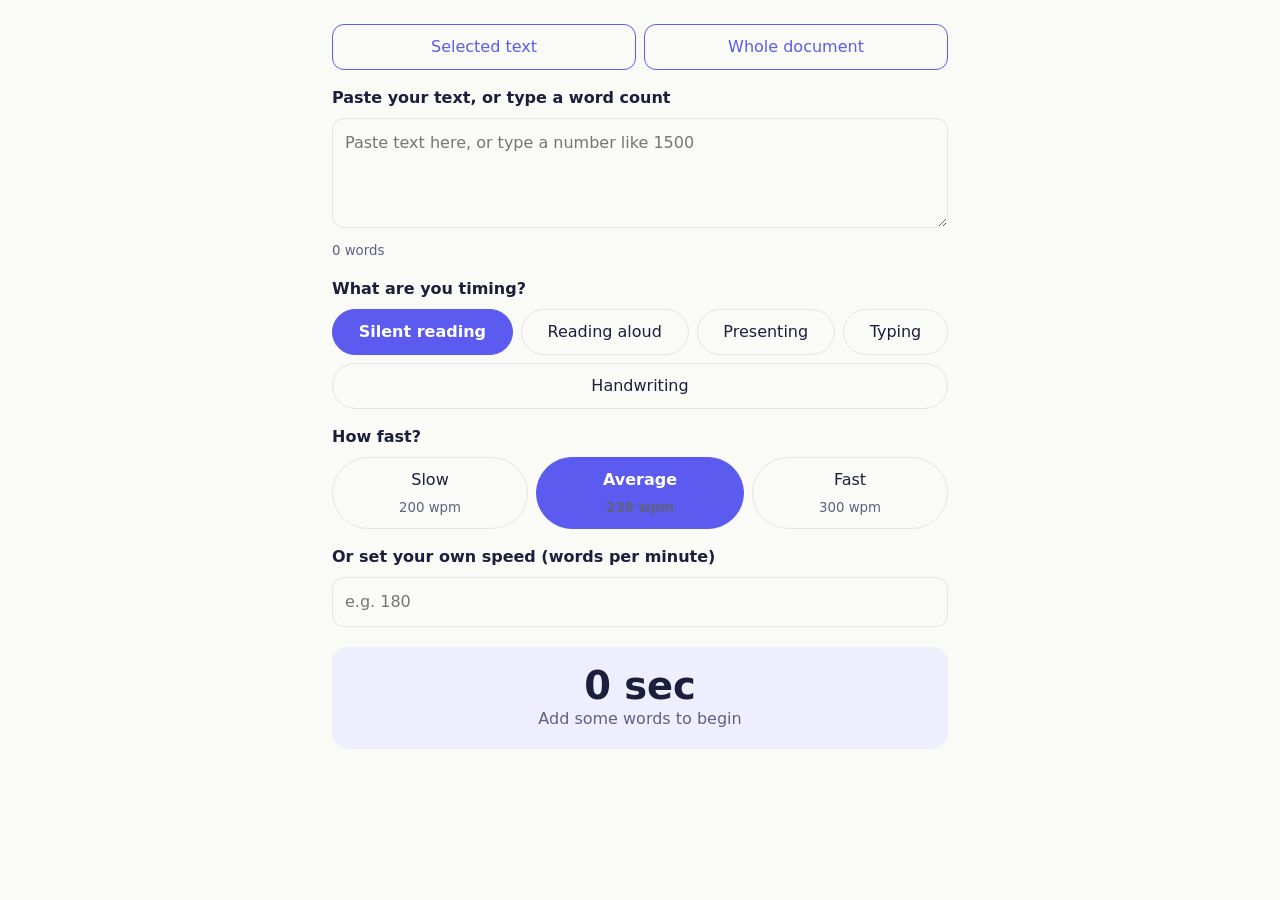
==== gdocs/Sidebar.html @ f6604d22 "WordPace: web calculator, Google Docs add-on, Word add-in" ====
<!doctype html><html><head><base target="_top"><meta name="viewport" content="width=device-width,initial-scale=1"><style>:root{--bg:#fafaf7;--card:#fff;--ink:#1b1f3b;--mute:#5d6280;--line:#e4e4ee;--accent:#5b5bf0;--accent-ink:#fff;--soft:#eeeefe;--ease:cubic-bezier(.23,1,.32,1)}
@media (prefers-color-scheme:dark){:root{--bg:#12142a;--card:#1b1e3a;--ink:#f1f1fa;--mute:#a4a8c8;--line:#2e3256;--accent:#8383ff;--accent-ink:#12142a;--soft:#262a52}}
*{box-sizing:border-box}
body{margin:0;background:var(--bg);color:var(--ink);font:16px/1.5 system-ui,-apple-system,"Segoe UI",Roboto,sans-serif}
a{color:var(--accent)}
.wp{background:var(--card);border:1px solid var(--line);border-radius:20px;padding:20px;max-width:640px;margin:0 auto}
.wp label{display:block;font-weight:600;margin:16px 0 8px}
.wp textarea,.wp input{width:100%;font:inherit;color:inherit;background:var(--bg);border:1px solid var(--line);border-radius:12px;padding:12px}
.wp textarea{min-height:110px;resize:vertical}
.wp textarea:focus,.wp input:focus,.seg button:focus-visible{outline:3px solid var(--accent);outline-offset:1px}
.seg{display:flex;flex-wrap:wrap;gap:8px}
.seg button{flex:1 1 auto;font:inherit;color:inherit;background:var(--bg);border:1px solid var(--line);border-radius:999px;padding:10px 14px;cursor:pointer;transition:background .12s var(--ease),transform .1s var(--ease)}
.seg button:active{transform:scale(.97)}
.seg button[aria-pressed=true]{background:var(--accent);color:var(--accent-ink);border-color:var(--accent);font-weight:600}
.wp small{display:block;color:var(--mute);margin-top:6px}
.res{margin-top:20px;text-align:center;background:var(--soft);border-radius:16px;padding:18px 10px}
.res b{display:block;font-size:2.4rem;line-height:1.1}
.res span{color:var(--mute)}
.src{display:flex;gap:8px;margin-top:12px}
.src button{flex:1;font:inherit;color:var(--accent);background:none;border:1px solid var(--accent);border-radius:12px;padding:10px;cursor:pointer}
.wp.mini{border:0;border-radius:0;padding:12px;background:var(--bg)}
@media (prefers-reduced-motion:reduce){*{transition-duration:.01ms!important}}
</style></head><body><div id="app"></div>
<script>// WordPace core: shared by website, Word add-in, and (inlined by build.mjs) the Docs sidebar.
var WP=(function(){
var MODES=[
 {id:'read',name:'Silent reading',s:[200,238,300]},
 {id:'aloud',name:'Reading aloud',s:[100,130,160]},
 {id:'talk',name:'Presenting',s:[90,120,150]},
 {id:'type',name:'Typing',s:[25,40,65]},
 {id:'write',name:'Handwriting',s:[13,20,30]}];
var LEVELS=['Slow','Average','Fast'];
function count(t){t=String(t||'').trim();if(/^[\d,.\s]+$/.test(t)&&/\d/.test(t))return Math.round(parseFloat(t.replace(/[,\s]/g,''))||0);return(t.match(/\S+/g)||[]).length}
function fmt(words,wpm){var s=Math.round(words/wpm*60);if(s<1)return words?'under 1 sec':'0 sec';
 var h=Math.floor(s/3600),m=Math.floor(s%3600/60),r=s%60,o=[];
 if(h)o.push(h+' hr');if(m)o.push(m+' min');if(r&&!h)o.push(r+' sec');return o.join(' ')}
function mount(el,opt){opt=opt||{};var st={mode:'read',lvl:1,words:0,custom:0};
 el.classList.add('wp');if(opt.mini)el.classList.add('mini');
 el.innerHTML=(opt.source?'<div class="src"><button data-s="sel">Selected text</button><button data-s="all">Whole document</button></div>':'')+
 '<label for="wp-t">Paste your text, or type a word count</label><textarea id="wp-t" placeholder="Paste text here, or type a number like 1500"></textarea><small id="wp-n"></small>'+
 '<label>What are you timing?</label><div class="seg" id="wp-m"></div>'+
 '<label>How fast?</label><div class="seg" id="wp-l"></div>'+
 '<label for="wp-c">Or set your own speed (words per minute)</label><input id="wp-c" type="number" min="1" inputmode="numeric" placeholder="e.g. 180">'+
 '<div class="res" aria-live="polite"><b id="wp-r">0 sec</b><span id="wp-d"></span></div>';
 var $=function(i){return el.querySelector('#'+i)},t=$('wp-t');
 function wpm(){return st.custom>0?st.custom:MODES.find(function(m){return m.id===st.mode}).s[st.lvl]}
 function draw(){
  $('wp-m').innerHTML=MODES.map(function(m){return'<button data-m="'+m.id+'" aria-pressed="'+(m.id===st.mode)+'">'+m.name+'</button>'}).join('');
  var m=MODES.find(function(x){return x.id===st.mode});
  $('wp-l').innerHTML=LEVELS.map(function(l,i){return'<button data-l="'+i+'" aria-pressed="'+(st.custom<=0&&i===st.lvl)+'">'+l+'<br><small>'+m.s[i]+' wpm</small></button>'}).join('');
  $('wp-n').textContent=st.words.toLocaleString()+(st.words===1?' word':' words');
  $('wp-r').textContent=fmt(st.words,wpm());$('wp-d').textContent=st.words?'at '+wpm()+' words per minute':'Add some words to begin'}
 function set(txt){t.value=txt;st.words=count(txt);draw()}
 t.oninput=function(){st.words=count(t.value);draw()};
 $('wp-c').oninput=function(e){st.custom=+e.target.value||0;draw()};
 el.onclick=function(e){var b=e.target.closest('button');if(!b)return;
  if(b.dataset.m)st.mode=b.dataset.m,st.custom=0,$('wp-c').value='';
  if(b.dataset.l)st.lvl=+b.dataset.l,st.custom=0,$('wp-c').value='';
  if(b.dataset.s)return opt.source(b.dataset.s,set);
  draw()};
 draw();return{set:set,wpm:function(){return wpm()}}}
return{MODES:MODES,count:count,fmt:fmt,mount:mount}})();


WP.mount(document.getElementById('app'),{mini:true,source:function(w,set){google.script.run.withSuccessHandler(set).getText(w)}});</script></body></html>
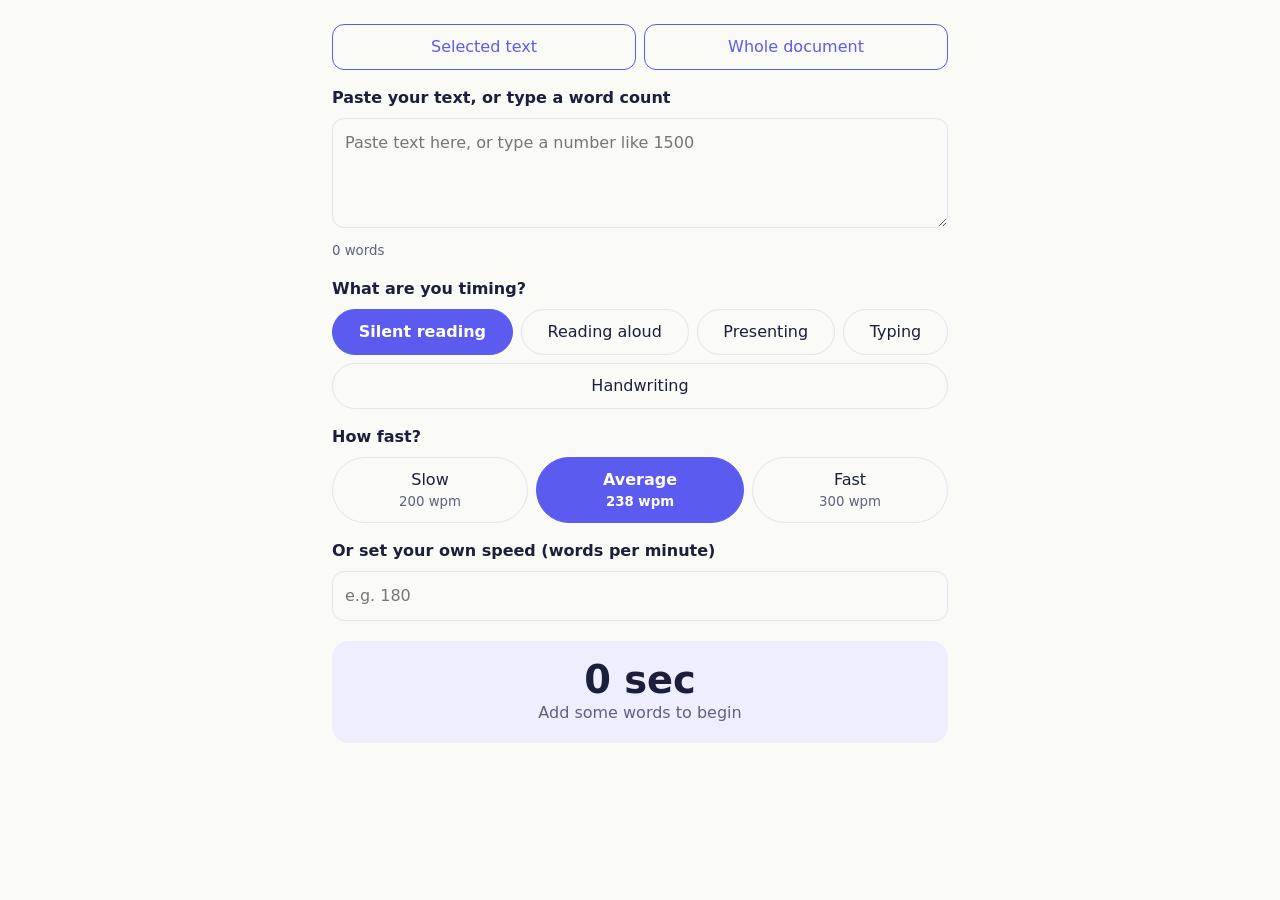
==== commit 74c9e321: "Fix pressed-button subtext contrast" ====
--- a/gdocs/Sidebar.html
+++ b/gdocs/Sidebar.html
@@ -20,6 +20,7 @@
 .src button{flex:1;font:inherit;color:var(--accent);background:none;border:1px solid var(--accent);border-radius:12px;padding:10px;cursor:pointer}
 .wp.mini{border:0;border-radius:0;padding:12px;background:var(--bg)}
 @media (prefers-reduced-motion:reduce){*{transition-duration:.01ms!important}}
+.seg button small{margin:0}.seg button[aria-pressed=true] small{color:inherit}
 </style></head><body><div id="app"></div>
 <script>// WordPace core: shared by website, Word add-in, and (inlined by build.mjs) the Docs sidebar.
 var WP=(function(){
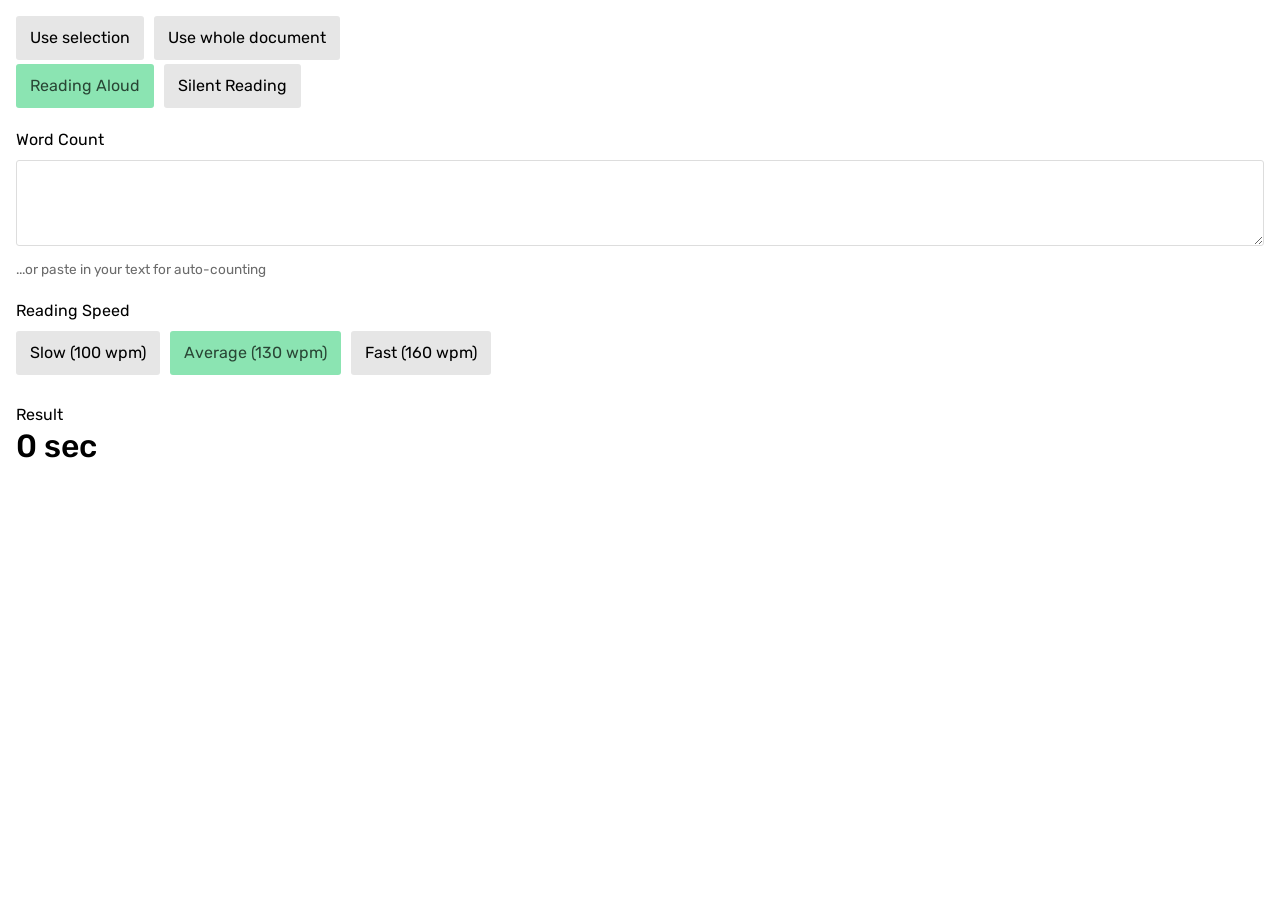
==== commit 7bcd476f: "Restyle to match wordstotime look, rename to Wordtick, two modes" ====
--- a/gdocs/Sidebar.html
+++ b/gdocs/Sidebar.html
@@ -1,65 +1,59 @@
-<!doctype html><html><head><base target="_top"><meta name="viewport" content="width=device-width,initial-scale=1"><style>:root{--bg:#fafaf7;--card:#fff;--ink:#1b1f3b;--mute:#5d6280;--line:#e4e4ee;--accent:#5b5bf0;--accent-ink:#fff;--soft:#eeeefe;--ease:cubic-bezier(.23,1,.32,1)}
-@media (prefers-color-scheme:dark){:root{--bg:#12142a;--card:#1b1e3a;--ink:#f1f1fa;--mute:#a4a8c8;--line:#2e3256;--accent:#8383ff;--accent-ink:#12142a;--soft:#262a52}}
+<!doctype html><html><head><base target="_top"><meta name="viewport" content="width=device-width,initial-scale=1"><style>@import url('https://fonts.googleapis.com/css2?family=Rubik:wght@400;500;600;700&display=swap');
+:root{--bg:#fff;--card:#f4f4f4;--ink:#000;--mute:#6b6b6b;--line:#ddd;--chip:#e6e6e6;--mint:#8be4b2;--mint-ink:#294635;--cyan:#07c1ff;--cyan-ink:#000;--field:#fff;--ease:cubic-bezier(.23,1,.32,1)}
+@media (prefers-color-scheme:dark){:root{--bg:#111;--card:#1c1c1c;--ink:#f2f2f2;--mute:#9a9a9a;--line:#333;--chip:#2a2a2a;--field:#111}}
 *{box-sizing:border-box}
-body{margin:0;background:var(--bg);color:var(--ink);font:16px/1.5 system-ui,-apple-system,"Segoe UI",Roboto,sans-serif}
-a{color:var(--accent)}
-.wp{background:var(--card);border:1px solid var(--line);border-radius:20px;padding:20px;max-width:640px;margin:0 auto}
-.wp label{display:block;font-weight:600;margin:16px 0 8px}
-.wp textarea,.wp input{width:100%;font:inherit;color:inherit;background:var(--bg);border:1px solid var(--line);border-radius:12px;padding:12px}
-.wp textarea{min-height:110px;resize:vertical}
-.wp textarea:focus,.wp input:focus,.seg button:focus-visible{outline:3px solid var(--accent);outline-offset:1px}
-.seg{display:flex;flex-wrap:wrap;gap:8px}
-.seg button{flex:1 1 auto;font:inherit;color:inherit;background:var(--bg);border:1px solid var(--line);border-radius:999px;padding:10px 14px;cursor:pointer;transition:background .12s var(--ease),transform .1s var(--ease)}
+body{margin:0;background:var(--bg);color:var(--ink);font:16px/1.5 Rubik,system-ui,-apple-system,"Segoe UI",sans-serif}
+.m{background:var(--mint);color:#000;padding:0 .2em;border-radius:3px}
+.c{background:var(--cyan);color:#000;padding:0 .2em;border-radius:3px}
+.wp{background:var(--card);border:1px solid var(--line);border-radius:3px;padding:24px;max-width:650px;margin:0 auto}
+.wp label{display:block;margin:20px 0 8px}.wp>label:first-child,.wp>.seg:first-child+label{margin-top:20px}
+.wp textarea{width:100%;min-height:72px;font:inherit;font-size:1.25rem;color:var(--ink);background:var(--field);border:1px solid var(--line);border-radius:3px;padding:12px;resize:vertical}
+.wp textarea:focus{outline:2px solid var(--mint);outline-offset:0;border-color:var(--mint)}
+.wp small{display:block;color:var(--mute);margin-top:6px;font-size:.85rem}
+.seg{display:flex;flex-wrap:wrap;gap:10px}
+.seg button{font:inherit;color:var(--ink);background:var(--chip);border:0;border-radius:3px;padding:10px 14px;cursor:pointer;transition:background .12s var(--ease),transform .1s var(--ease)}
+@media (hover:hover){.seg button:hover{filter:brightness(.96)}}
 .seg button:active{transform:scale(.97)}
-.seg button[aria-pressed=true]{background:var(--accent);color:var(--accent-ink);border-color:var(--accent);font-weight:600}
-.wp small{display:block;color:var(--mute);margin-top:6px}
-.res{margin-top:20px;text-align:center;background:var(--soft);border-radius:16px;padding:18px 10px}
-.res b{display:block;font-size:2.4rem;line-height:1.1}
-.res span{color:var(--mute)}
-.src{display:flex;gap:8px;margin-top:12px}
-.src button{flex:1;font:inherit;color:var(--accent);background:none;border:1px solid var(--accent);border-radius:12px;padding:10px;cursor:pointer}
-.wp.mini{border:0;border-radius:0;padding:12px;background:var(--bg)}
+.seg button:focus-visible{outline:2px solid var(--ink);outline-offset:2px}
+.seg button[aria-pressed=true]{background:var(--mint);color:var(--mint-ink)}
+.wp .seg button small{display:inline;margin:0;color:inherit;font-size:inherit;opacity:.8}
+.res{margin-top:28px}.res span{display:block}.res b{display:block;font-size:2rem;font-weight:500;line-height:1.2}
+.res .d{color:var(--mute);font-size:.85rem}
+.src{margin-bottom:4px}.src button[aria-pressed]{}
+.wp.mini{border:0;padding:16px;max-width:none;background:var(--bg)}
 @media (prefers-reduced-motion:reduce){*{transition-duration:.01ms!important}}
-.seg button small{margin:0}.seg button[aria-pressed=true] small{color:inherit}
 </style></head><body><div id="app"></div>
-<script>// WordPace core: shared by website, Word add-in, and (inlined by build.mjs) the Docs sidebar.
+<script>// Wordtick core: shared by website, Word add-in, and (inlined by build.mjs) the Docs sidebar.
 var WP=(function(){
 var MODES=[
- {id:'read',name:'Silent reading',s:[200,238,300]},
- {id:'aloud',name:'Reading aloud',s:[100,130,160]},
- {id:'talk',name:'Presenting',s:[90,120,150]},
- {id:'type',name:'Typing',s:[25,40,65]},
- {id:'write',name:'Handwriting',s:[13,20,30]}];
+ {id:'aloud',name:'Reading Aloud',s:[100,130,160]},
+ {id:'read',name:'Silent Reading',s:[150,250,400]}];
 var LEVELS=['Slow','Average','Fast'];
 function count(t){t=String(t||'').trim();if(/^[\d,.\s]+$/.test(t)&&/\d/.test(t))return Math.round(parseFloat(t.replace(/[,\s]/g,''))||0);return(t.match(/\S+/g)||[]).length}
-function fmt(words,wpm){var s=Math.round(words/wpm*60);if(s<1)return words?'under 1 sec':'0 sec';
+function fmt(words,wpm){var s=Math.ceil(words/wpm*60-1e-9);if(s<1)return words?'under 1 sec':'0 sec';
  var h=Math.floor(s/3600),m=Math.floor(s%3600/60),r=s%60,o=[];
  if(h)o.push(h+' hr');if(m)o.push(m+' min');if(r&&!h)o.push(r+' sec');return o.join(' ')}
-function mount(el,opt){opt=opt||{};var st={mode:'read',lvl:1,words:0,custom:0};
+function mount(el,opt){opt=opt||{};var st={mode:'aloud',lvl:1,words:0};
  el.classList.add('wp');if(opt.mini)el.classList.add('mini');
- el.innerHTML=(opt.source?'<div class="src"><button data-s="sel">Selected text</button><button data-s="all">Whole document</button></div>':'')+
- '<label for="wp-t">Paste your text, or type a word count</label><textarea id="wp-t" placeholder="Paste text here, or type a number like 1500"></textarea><small id="wp-n"></small>'+
- '<label>What are you timing?</label><div class="seg" id="wp-m"></div>'+
- '<label>How fast?</label><div class="seg" id="wp-l"></div>'+
- '<label for="wp-c">Or set your own speed (words per minute)</label><input id="wp-c" type="number" min="1" inputmode="numeric" placeholder="e.g. 180">'+
- '<div class="res" aria-live="polite"><b id="wp-r">0 sec</b><span id="wp-d"></span></div>';
+ el.innerHTML=(opt.source?'<div class="seg src"><button data-s="sel">Use selection</button><button data-s="all">Use whole document</button></div>':'')+
+ '<div class="seg" id="wp-m"></div>'+
+ '<label for="wp-t">Word Count</label><textarea id="wp-t" rows="2"></textarea><small>...or paste in your text for auto-counting</small>'+
+ '<label>Reading Speed</label><div class="seg" id="wp-l"></div>'+
+ '<div class="res" aria-live="polite"><span>Result</span><b id="wp-r">0 sec</b><span class="d" id="wp-n"></span></div>';
  var $=function(i){return el.querySelector('#'+i)},t=$('wp-t');
- function wpm(){return st.custom>0?st.custom:MODES.find(function(m){return m.id===st.mode}).s[st.lvl]}
+ function wpm(){return MODES.find(function(m){return m.id===st.mode}).s[st.lvl]}
  function draw(){
   $('wp-m').innerHTML=MODES.map(function(m){return'<button data-m="'+m.id+'" aria-pressed="'+(m.id===st.mode)+'">'+m.name+'</button>'}).join('');
   var m=MODES.find(function(x){return x.id===st.mode});
-  $('wp-l').innerHTML=LEVELS.map(function(l,i){return'<button data-l="'+i+'" aria-pressed="'+(st.custom<=0&&i===st.lvl)+'">'+l+'<br><small>'+m.s[i]+' wpm</small></button>'}).join('');
-  $('wp-n').textContent=st.words.toLocaleString()+(st.words===1?' word':' words');
-  $('wp-r').textContent=fmt(st.words,wpm());$('wp-d').textContent=st.words?'at '+wpm()+' words per minute':'Add some words to begin'}
+  $('wp-l').innerHTML=LEVELS.map(function(l,i){return'<button data-l="'+i+'" aria-pressed="'+(i===st.lvl)+'">'+l+' ('+m.s[i]+' wpm)</button>'}).join('');
+  $('wp-r').textContent=fmt(st.words,wpm());$('wp-n').textContent=st.words?st.words.toLocaleString()+(st.words===1?' word':' words'):''}
  function set(txt){t.value=txt;st.words=count(txt);draw()}
  t.oninput=function(){st.words=count(t.value);draw()};
- $('wp-c').oninput=function(e){st.custom=+e.target.value||0;draw()};
  el.onclick=function(e){var b=e.target.closest('button');if(!b)return;
-  if(b.dataset.m)st.mode=b.dataset.m,st.custom=0,$('wp-c').value='';
-  if(b.dataset.l)st.lvl=+b.dataset.l,st.custom=0,$('wp-c').value='';
+  if(b.dataset.m)st.mode=b.dataset.m;if(b.dataset.l)st.lvl=+b.dataset.l;
   if(b.dataset.s)return opt.source(b.dataset.s,set);
   draw()};
- draw();return{set:set,wpm:function(){return wpm()}}}
+ draw();return{set:set}}
 return{MODES:MODES,count:count,fmt:fmt,mount:mount}})();
 
 
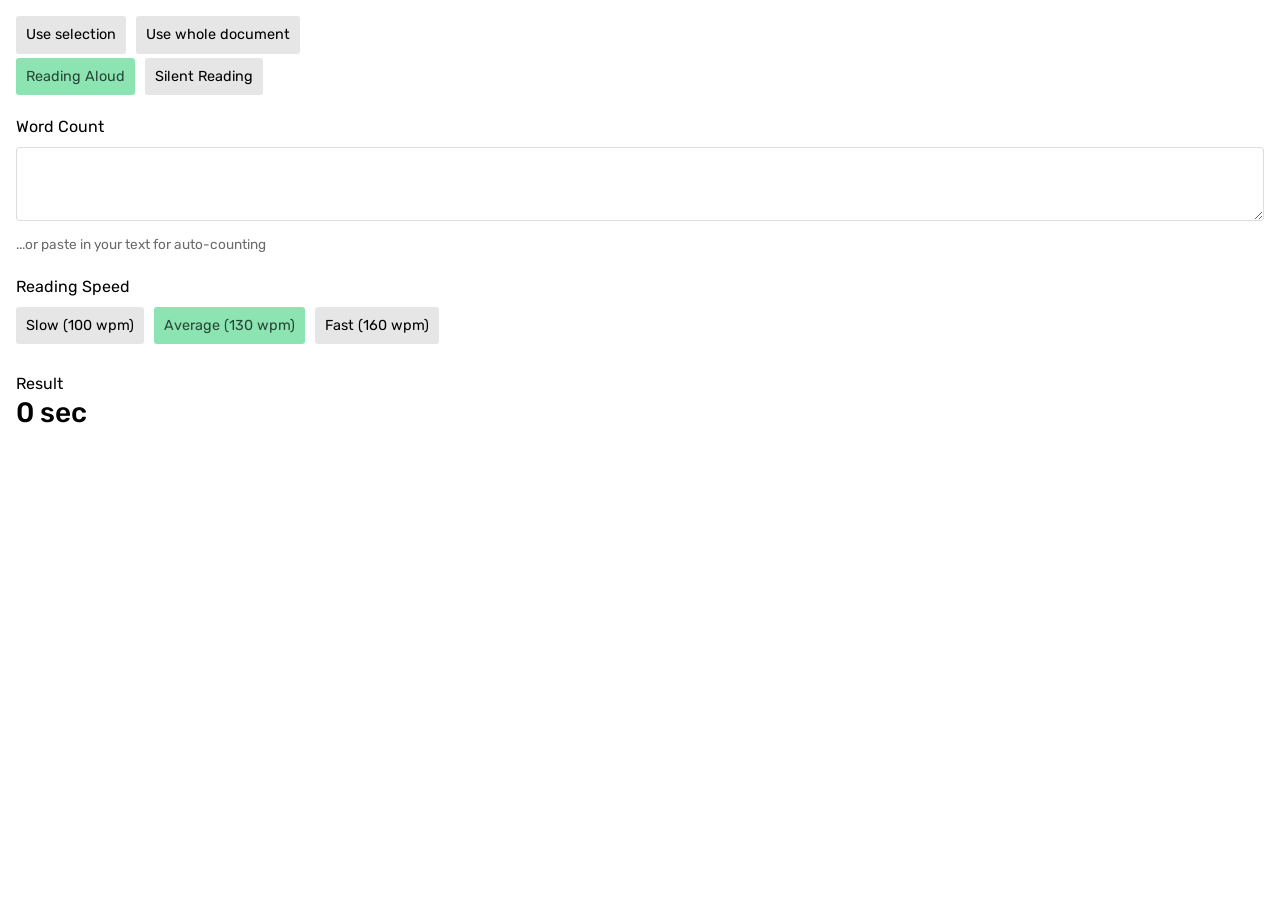
==== commit cd6a57aa: "Add privacy/terms/support page, compact add-on layout" ====
--- a/gdocs/Sidebar.html
+++ b/gdocs/Sidebar.html
@@ -22,6 +22,7 @@
 .src{margin-bottom:4px}.src button[aria-pressed]{}
 .wp.mini{border:0;padding:16px;max-width:none;background:var(--bg)}
 @media (prefers-reduced-motion:reduce){*{transition-duration:.01ms!important}}
+.wp.mini .seg button{padding:8px 10px;font-size:.9rem}.wp.mini textarea{font-size:1rem}.wp.mini .res b{font-size:1.75rem}
 </style></head><body><div id="app"></div>
 <script>// Wordtick core: shared by website, Word add-in, and (inlined by build.mjs) the Docs sidebar.
 var WP=(function(){
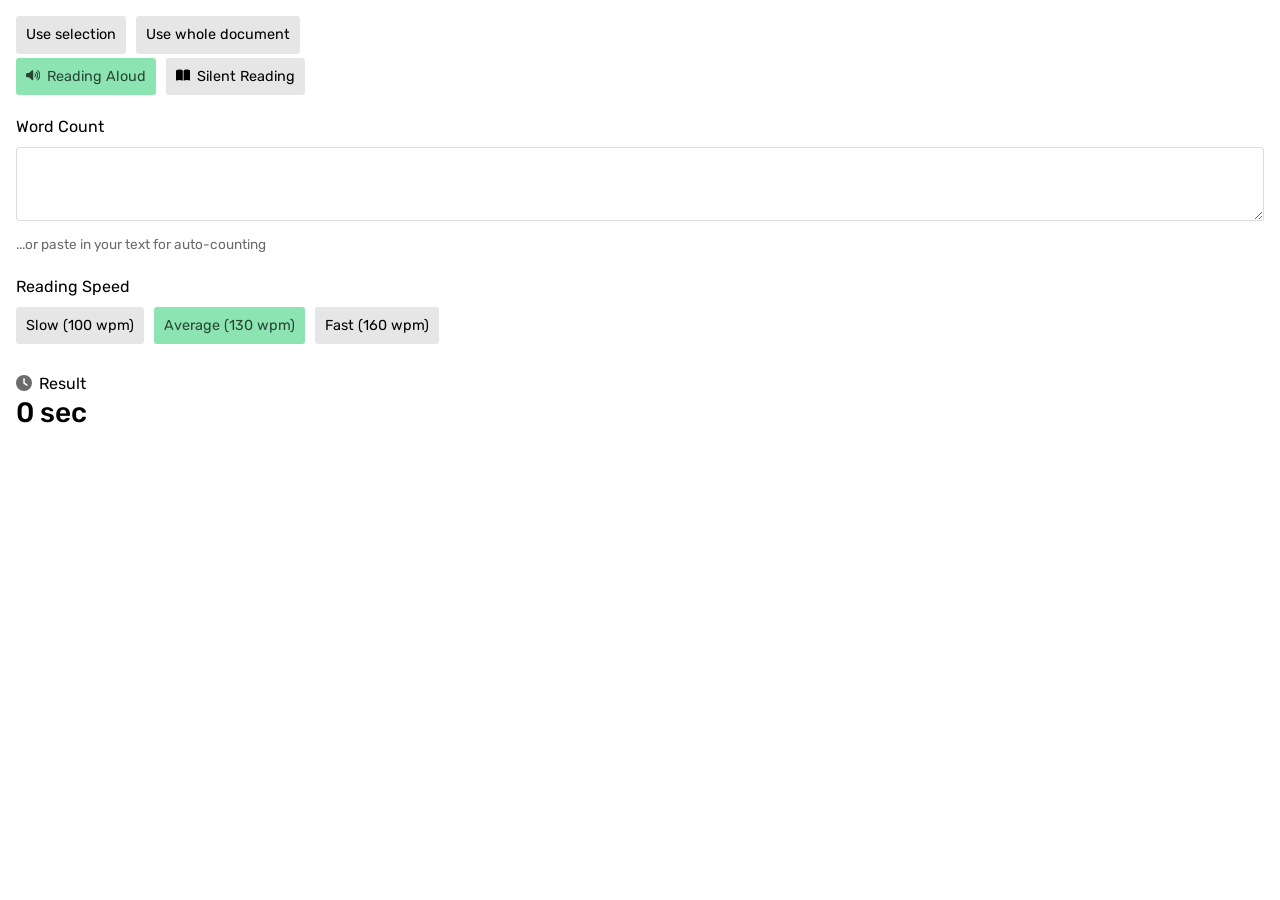
==== commit c296705f: "Add Font Awesome icons to UI" ====
--- a/gdocs/Sidebar.html
+++ b/gdocs/Sidebar.html
@@ -23,12 +23,17 @@
 .wp.mini{border:0;padding:16px;max-width:none;background:var(--bg)}
 @media (prefers-reduced-motion:reduce){*{transition-duration:.01ms!important}}
 .wp.mini .seg button{padding:8px 10px;font-size:.9rem}.wp.mini textarea{font-size:1rem}.wp.mini .res b{font-size:1.75rem}
+.ic{width:1em;height:1em;vertical-align:-.125em;margin-right:.45em}.res span .ic{color:var(--mute)}h2 .ic{color:var(--mute)}
 </style></head><body><div id="app"></div>
 <script>// Wordtick core: shared by website, Word add-in, and (inlined by build.mjs) the Docs sidebar.
 var WP=(function(){
 var MODES=[
  {id:'aloud',name:'Reading Aloud',s:[100,130,160]},
  {id:'read',name:'Silent Reading',s:[150,250,400]}];
+// Font Awesome Free 6.5 icons (CC BY 4.0), inlined so add-ins need no external font.
+var IC={"volume-high":["0 0 640 512","M533.6 32.5C598.5 85.2 640 165.8 640 256s-41.5 170.7-106.4 223.5c-10.3 8.4-25.4 6.8-33.8-3.5s-6.8-25.4 3.5-33.8C557.5 398.2 592 331.2 592 256s-34.5-142.2-88.7-186.3c-10.3-8.4-11.8-23.5-3.5-33.8s23.5-11.8 33.8-3.5zM473.1 107c43.2 35.2 70.9 88.9 70.9 149s-27.7 113.8-70.9 149c-10.3 8.4-25.4 6.8-33.8-3.5s-6.8-25.4 3.5-33.8C475.3 341.3 496 301.1 496 256s-20.7-85.3-53.2-111.8c-10.3-8.4-11.8-23.5-3.5-33.8s23.5-11.8 33.8-3.5zm-60.5 74.5C434.1 199.1 448 225.9 448 256s-13.9 56.9-35.4 74.5c-10.3 8.4-25.4 6.8-33.8-3.5s-6.8-25.4 3.5-33.8C393.1 284.4 400 271 400 256s-6.9-28.4-17.7-37.3c-10.3-8.4-11.8-23.5-3.5-33.8s23.5-11.8 33.8-3.5zM301.1 34.8C312.6 40 320 51.4 320 64V448c0 12.6-7.4 24-18.9 29.2s-25 3.1-34.4-5.3L131.8 352H64c-35.3 0-64-28.7-64-64V224c0-35.3 28.7-64 64-64h67.8L266.7 40.1c9.4-8.4 22.9-10.4 34.4-5.3z"],"book-open":["0 0 576 512","M249.6 471.5c10.8 3.8 22.4-4.1 22.4-15.5V78.6c0-4.2-1.6-8.4-5-11C247.4 52 202.4 32 144 32C93.5 32 46.3 45.3 18.1 56.1C6.8 60.5 0 71.7 0 83.8V454.1c0 11.9 12.8 20.2 24.1 16.5C55.6 460.1 105.5 448 144 448c33.9 0 79 14 105.6 23.5zm76.8 0C353 462 398.1 448 432 448c38.5 0 88.4 12.1 119.9 22.6c11.3 3.8 24.1-4.6 24.1-16.5V83.8c0-12.1-6.8-23.3-18.1-27.6C529.7 45.3 482.5 32 432 32c-58.4 0-103.4 20-123 35.6c-3.3 2.6-5 6.8-5 11V456c0 11.4 11.7 19.3 22.4 15.5z"],"clock":["0 0 512 512","M256 0a256 256 0 1 1 0 512A256 256 0 1 1 256 0zM232 120V256c0 8 4 15.5 10.7 20l96 64c11 7.4 25.9 4.4 33.3-6.7s4.4-25.9-6.7-33.3L280 243.2V120c0-13.3-10.7-24-24-24s-24 10.7-24 24z"],"file-lines":["0 0 384 512","M64 0C28.7 0 0 28.7 0 64V448c0 35.3 28.7 64 64 64H320c35.3 0 64-28.7 64-64V160H256c-17.7 0-32-14.3-32-32V0H64zM256 0V128H384L256 0zM112 256H272c8.8 0 16 7.2 16 16s-7.2 16-16 16H112c-8.8 0-16-7.2-16-16s7.2-16 16-16zm0 64H272c8.8 0 16 7.2 16 16s-7.2 16-16 16H112c-8.8 0-16-7.2-16-16s7.2-16 16-16zm0 64H272c8.8 0 16 7.2 16 16s-7.2 16-16 16H112c-8.8 0-16-7.2-16-16s7.2-16 16-16z"],"circle-question":["0 0 512 512","M256 512A256 256 0 1 0 256 0a256 256 0 1 0 0 512zM169.8 165.3c7.9-22.3 29.1-37.3 52.8-37.3h58.3c34.9 0 63.1 28.3 63.1 63.1c0 22.6-12.1 43.5-31.7 54.8L280 264.4c-.2 13-10.9 23.6-24 23.6c-13.3 0-24-10.7-24-24V250.5c0-8.6 4.6-16.5 12.1-20.8l44.3-25.4c4.7-2.7 7.6-7.7 7.6-13.1c0-8.4-6.8-15.1-15.1-15.1H222.6c-3.4 0-6.4 2.1-7.5 5.3l-.4 1.2c-4.4 12.5-18.2 19-30.6 14.6s-19-18.2-14.6-30.6l.4-1.2zM224 352a32 32 0 1 1 64 0 32 32 0 1 1 -64 0z"],"table-list":["0 0 512 512","M0 96C0 60.7 28.7 32 64 32H448c35.3 0 64 28.7 64 64V416c0 35.3-28.7 64-64 64H64c-35.3 0-64-28.7-64-64V96zm64 0v64h64V96H64zm384 0H192v64H448V96zM64 224v64h64V224H64zm384 0H192v64H448V224zM64 352v64h64V352H64zm384 0H192v64H448V352z"],"microsoft":["0 0 448 512","M0 32h214.6v214.6H0V32zm233.4 0H448v214.6H233.4V32zM0 265.4h214.6V480H0V265.4zm233.4 0H448V480H233.4V265.4z"],"google":["0 0 488 512","M488 261.8C488 403.3 391.1 504 248 504 110.8 504 0 393.2 0 256S110.8 8 248 8c66.8 0 123 24.5 166.3 64.9l-67.5 64.9C258.5 52.6 94.3 116.6 94.3 256c0 86.5 69.1 156.6 153.7 156.6 98.2 0 135-70.4 140.8-106.9H248v-85.3h236.1c2.3 12.7 3.9 24.9 3.9 41.4z"]};
+function icon(n){var i=IC[n];return'<svg class="ic" viewBox="'+i[0]+'" aria-hidden="true" fill="currentColor"><path d="'+i[1]+'"/></svg>'}
+var MODE_IC={aloud:'volume-high',read:'book-open'};
 var LEVELS=['Slow','Average','Fast'];
 function count(t){t=String(t||'').trim();if(/^[\d,.\s]+$/.test(t)&&/\d/.test(t))return Math.round(parseFloat(t.replace(/[,\s]/g,''))||0);return(t.match(/\S+/g)||[]).length}
 function fmt(words,wpm){var s=Math.ceil(words/wpm*60-1e-9);if(s<1)return words?'under 1 sec':'0 sec';
@@ -40,11 +45,11 @@
  '<div class="seg" id="wp-m"></div>'+
  '<label for="wp-t">Word Count</label><textarea id="wp-t" rows="2"></textarea><small>...or paste in your text for auto-counting</small>'+
  '<label>Reading Speed</label><div class="seg" id="wp-l"></div>'+
- '<div class="res" aria-live="polite"><span>Result</span><b id="wp-r">0 sec</b><span class="d" id="wp-n"></span></div>';
+ '<div class="res" aria-live="polite"><span>'+icon('clock')+'Result</span><b id="wp-r">0 sec</b><span class="d" id="wp-n"></span></div>';
  var $=function(i){return el.querySelector('#'+i)},t=$('wp-t');
  function wpm(){return MODES.find(function(m){return m.id===st.mode}).s[st.lvl]}
  function draw(){
-  $('wp-m').innerHTML=MODES.map(function(m){return'<button data-m="'+m.id+'" aria-pressed="'+(m.id===st.mode)+'">'+m.name+'</button>'}).join('');
+  $('wp-m').innerHTML=MODES.map(function(m){return'<button data-m="'+m.id+'" aria-pressed="'+(m.id===st.mode)+'">'+icon(MODE_IC[m.id])+m.name+'</button>'}).join('');
   var m=MODES.find(function(x){return x.id===st.mode});
   $('wp-l').innerHTML=LEVELS.map(function(l,i){return'<button data-l="'+i+'" aria-pressed="'+(i===st.lvl)+'">'+l+' ('+m.s[i]+' wpm)</button>'}).join('');
   $('wp-r').textContent=fmt(st.words,wpm());$('wp-n').textContent=st.words?st.words.toLocaleString()+(st.words===1?' word':' words'):''}
@@ -55,7 +60,7 @@
   if(b.dataset.s)return opt.source(b.dataset.s,set);
   draw()};
  draw();return{set:set}}
-return{MODES:MODES,count:count,fmt:fmt,mount:mount}})();
+return{icon:icon,MODES:MODES,count:count,fmt:fmt,mount:mount}})();
 
 
 WP.mount(document.getElementById('app'),{mini:true,source:function(w,set){google.script.run.withSuccessHandler(set).getText(w)}});</script></body></html>
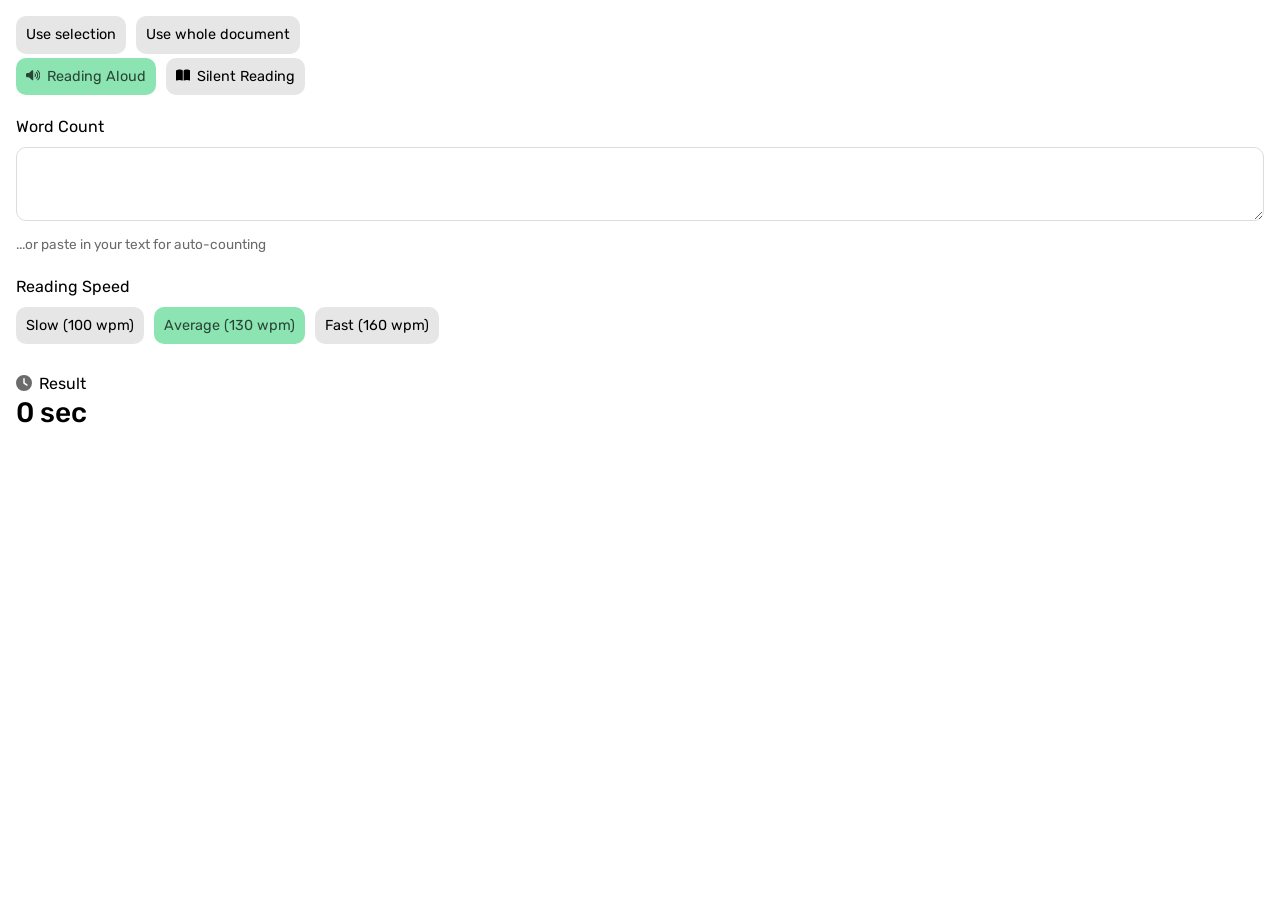
==== commit eb6ec759: "Rounder corners" ====
--- a/gdocs/Sidebar.html
+++ b/gdocs/Sidebar.html
@@ -1,17 +1,17 @@
 <!doctype html><html><head><base target="_top"><meta name="viewport" content="width=device-width,initial-scale=1"><style>@import url('https://fonts.googleapis.com/css2?family=Rubik:wght@400;500;600;700&display=swap');
-:root{--bg:#fff;--card:#f4f4f4;--ink:#000;--mute:#6b6b6b;--line:#ddd;--chip:#e6e6e6;--mint:#8be4b2;--mint-ink:#294635;--cyan:#07c1ff;--cyan-ink:#000;--field:#fff;--ease:cubic-bezier(.23,1,.32,1)}
+:root{--bg:#fff;--card:#f4f4f4;--ink:#000;--mute:#6b6b6b;--line:#ddd;--chip:#e6e6e6;--mint:#8be4b2;--mint-ink:#294635;--cyan:#07c1ff;--cyan-ink:#000;--field:#fff;--ease:cubic-bezier(.23,1,.32,1);--r:10px;--rl:16px}
 @media (prefers-color-scheme:dark){:root{--bg:#111;--card:#1c1c1c;--ink:#f2f2f2;--mute:#9a9a9a;--line:#333;--chip:#2a2a2a;--field:#111}}
 *{box-sizing:border-box}
 body{margin:0;background:var(--bg);color:var(--ink);font:16px/1.5 Rubik,system-ui,-apple-system,"Segoe UI",sans-serif}
-.m{background:var(--mint);color:#000;padding:0 .2em;border-radius:3px}
-.c{background:var(--cyan);color:#000;padding:0 .2em;border-radius:3px}
-.wp{background:var(--card);border:1px solid var(--line);border-radius:3px;padding:24px;max-width:650px;margin:0 auto}
+.m{background:var(--mint);color:#000;padding:0 .2em;border-radius:var(--r)}
+.c{background:var(--cyan);color:#000;padding:0 .2em;border-radius:var(--r)}
+.wp{background:var(--card);border:1px solid var(--line);border-radius:var(--rl);padding:24px;max-width:650px;margin:0 auto}
 .wp label{display:block;margin:20px 0 8px}.wp>label:first-child,.wp>.seg:first-child+label{margin-top:20px}
-.wp textarea{width:100%;min-height:72px;font:inherit;font-size:1.25rem;color:var(--ink);background:var(--field);border:1px solid var(--line);border-radius:3px;padding:12px;resize:vertical}
+.wp textarea{width:100%;min-height:72px;font:inherit;font-size:1.25rem;color:var(--ink);background:var(--field);border:1px solid var(--line);border-radius:var(--r);padding:12px;resize:vertical}
 .wp textarea:focus{outline:2px solid var(--mint);outline-offset:0;border-color:var(--mint)}
 .wp small{display:block;color:var(--mute);margin-top:6px;font-size:.85rem}
 .seg{display:flex;flex-wrap:wrap;gap:10px}
-.seg button{font:inherit;color:var(--ink);background:var(--chip);border:0;border-radius:3px;padding:10px 14px;cursor:pointer;transition:background .12s var(--ease),transform .1s var(--ease)}
+.seg button{font:inherit;color:var(--ink);background:var(--chip);border:0;border-radius:var(--r);padding:10px 14px;cursor:pointer;transition:background .12s var(--ease),transform .1s var(--ease)}
 @media (hover:hover){.seg button:hover{filter:brightness(.96)}}
 .seg button:active{transform:scale(.97)}
 .seg button:focus-visible{outline:2px solid var(--ink);outline-offset:2px}
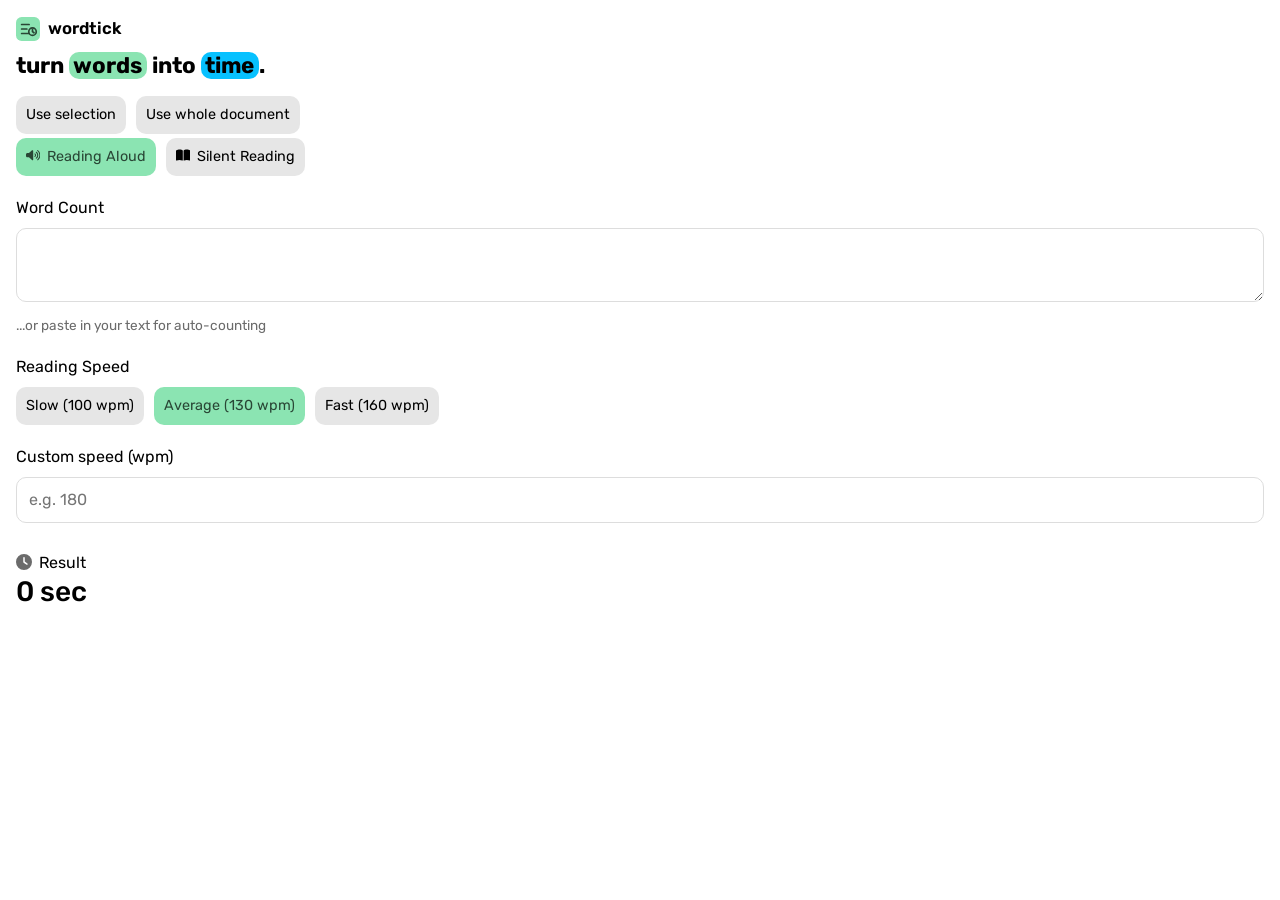
==== commit 0e3bfea5: "Add-in header, custom wpm, empty-selection hint Co-Authored-By: Claude Opus 5.5 <noreply@anthropic.c" ====
--- a/gdocs/Sidebar.html
+++ b/gdocs/Sidebar.html
@@ -24,6 +24,11 @@
 @media (prefers-reduced-motion:reduce){*{transition-duration:.01ms!important}}
 .wp.mini .seg button{padding:8px 10px;font-size:.9rem}.wp.mini textarea{font-size:1rem}.wp.mini .res b{font-size:1.75rem}
 .ic{width:1em;height:1em;vertical-align:-.125em;margin-right:.45em}.res span .ic{color:var(--mute)}h2 .ic{color:var(--mute)}
+
+.wp .hd{display:flex;align-items:center;gap:8px;font-weight:600;font-size:1.05rem}.wp .logo{width:24px;height:24px}
+.wp .hero{font-size:1.4rem;font-weight:700;line-height:1.3;margin:10px 0 16px}
+.wp input{width:100%;font:inherit;color:var(--ink);background:var(--field);border:1px solid var(--line);border-radius:var(--r);padding:10px 12px}
+.wp input:focus{outline:2px solid var(--mint);border-color:var(--mint)}
 </style></head><body><div id="app"></div>
 <script>// Wordtick core: shared by website, Word add-in, and (inlined by build.mjs) the Docs sidebar.
 var WP=(function(){
@@ -39,25 +44,29 @@
 function fmt(words,wpm){var s=Math.ceil(words/wpm*60-1e-9);if(s<1)return words?'under 1 sec':'0 sec';
  var h=Math.floor(s/3600),m=Math.floor(s%3600/60),r=s%60,o=[];
  if(h)o.push(h+' hr');if(m)o.push(m+' min');if(r&&!h)o.push(r+' sec');return o.join(' ')}
-function mount(el,opt){opt=opt||{};var st={mode:'aloud',lvl:1,words:0};
+var LOGO='<svg class="logo" aria-hidden="true" xmlns="http://www.w3.org/2000/svg" viewBox="0 0 128 128"><rect width="128" height="128" rx="30" fill="#8be4b2"/><g fill="none" stroke="#294635" stroke-width="9" stroke-linecap="round"><path d="M30 40h40M30 64h28M30 88h40"/><circle cx="88" cy="78" r="20"/><path d="M88 66v12l8 6"/></g></svg>';
+function mount(el,opt){opt=opt||{};var st={mode:'aloud',lvl:1,words:0,cw:0};
  el.classList.add('wp');if(opt.mini)el.classList.add('mini');
- el.innerHTML=(opt.source?'<div class="seg src"><button data-s="sel">Use selection</button><button data-s="all">Use whole document</button></div>':'')+
+ el.innerHTML=(opt.mini?'<div class="hd">'+LOGO+'wordtick</div><p class="hero">turn <span class="m">words</span> into <span class="c">time</span>.</p>':'')+(opt.source?'<div class="seg src"><button data-s="sel">Use selection</button><button data-s="all">Use whole document</button></div>':'')+
  '<div class="seg" id="wp-m"></div>'+
  '<label for="wp-t">Word Count</label><textarea id="wp-t" rows="2"></textarea><small>...or paste in your text for auto-counting</small>'+
  '<label>Reading Speed</label><div class="seg" id="wp-l"></div>'+
+ (opt.mini?'<label for="wp-c">Custom speed (wpm)</label><input id="wp-c" type="number" min="1" inputmode="numeric" placeholder="e.g. 180">':'')+
  '<div class="res" aria-live="polite"><span>'+icon('clock')+'Result</span><b id="wp-r">0 sec</b><span class="d" id="wp-n"></span></div>';
  var $=function(i){return el.querySelector('#'+i)},t=$('wp-t');
- function wpm(){return MODES.find(function(m){return m.id===st.mode}).s[st.lvl]}
+ function wpm(){return st.cw||MODES.find(function(m){return m.id===st.mode}).s[st.lvl]}
  function draw(){
   $('wp-m').innerHTML=MODES.map(function(m){return'<button data-m="'+m.id+'" aria-pressed="'+(m.id===st.mode)+'">'+icon(MODE_IC[m.id])+m.name+'</button>'}).join('');
   var m=MODES.find(function(x){return x.id===st.mode});
-  $('wp-l').innerHTML=LEVELS.map(function(l,i){return'<button data-l="'+i+'" aria-pressed="'+(i===st.lvl)+'">'+l+' ('+m.s[i]+' wpm)</button>'}).join('');
+  $('wp-l').innerHTML=LEVELS.map(function(l,i){return'<button data-l="'+i+'" aria-pressed="'+(!st.cw&&i===st.lvl)+'">'+l+' ('+m.s[i]+' wpm)</button>'}).join('');
   $('wp-r').textContent=fmt(st.words,wpm());$('wp-n').textContent=st.words?st.words.toLocaleString()+(st.words===1?' word':' words'):''}
  function set(txt){t.value=txt;st.words=count(txt);draw()}
  t.oninput=function(){st.words=count(t.value);draw()};
+ var c=$('wp-c');if(c)c.oninput=function(){st.cw=Math.max(0,+c.value||0);draw()};
  el.onclick=function(e){var b=e.target.closest('button');if(!b)return;
-  if(b.dataset.m)st.mode=b.dataset.m;if(b.dataset.l)st.lvl=+b.dataset.l;
-  if(b.dataset.s)return opt.source(b.dataset.s,set);
+  if(b.dataset.m)st.mode=b.dataset.m;if(b.dataset.l){st.lvl=+b.dataset.l;st.cw=0;if(c)c.value=''}
+  if(b.dataset.s)return opt.source(b.dataset.s,function(x){set(x);
+   if(!st.words)$('wp-n').textContent=b.dataset.s==='sel'?'Select some text in your document first':'Your document is empty'});
   draw()};
  draw();return{set:set}}
 return{icon:icon,MODES:MODES,count:count,fmt:fmt,mount:mount}})();
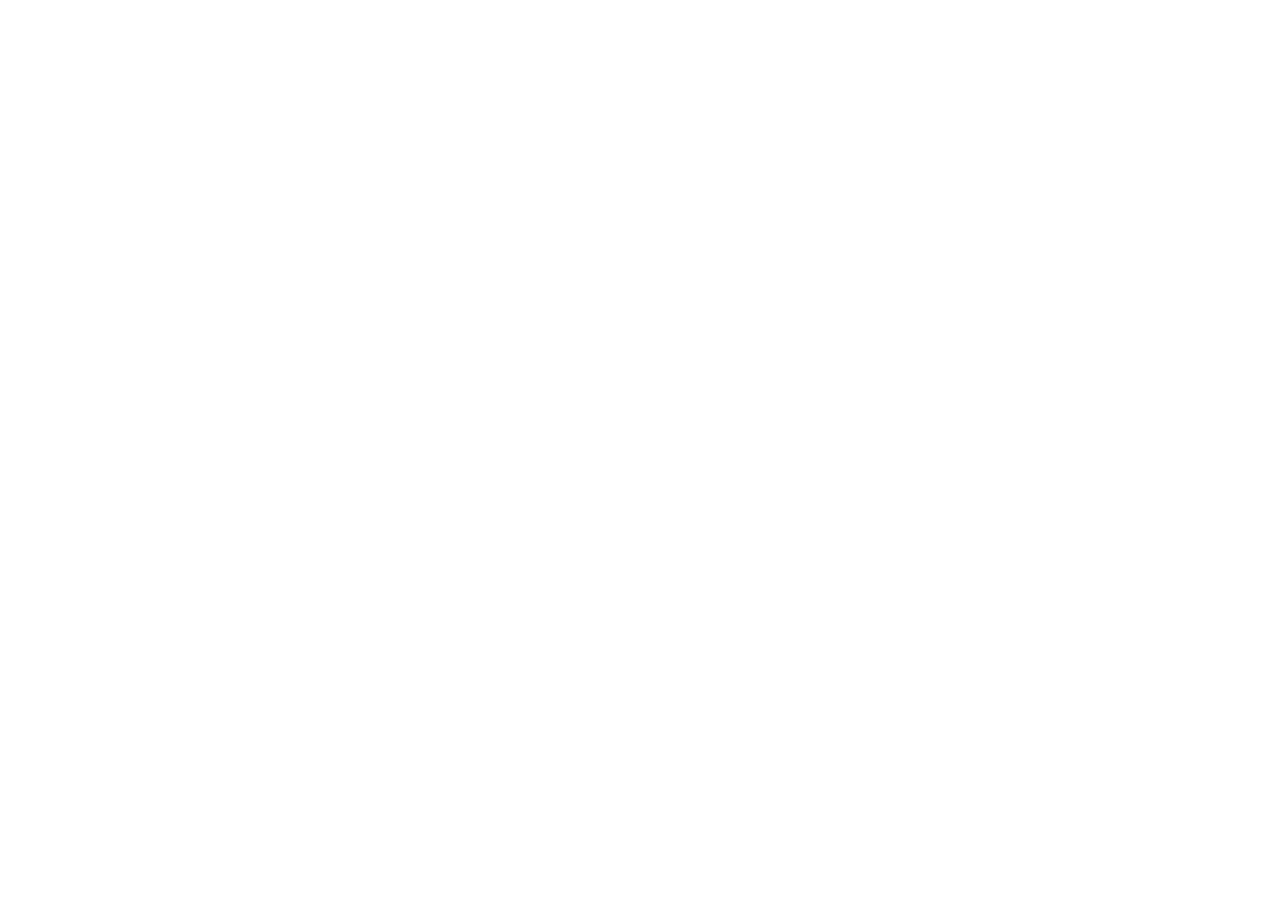
==== commit cb83ce68: "Docs sidebar loads shared assets from Vercel Co-Authored-By: Claude Opus 5.5 <noreply@anthropic.com>" ====
--- a/gdocs/Sidebar.html
+++ b/gdocs/Sidebar.html
@@ -1,75 +1,3 @@
-<!doctype html><html><head><base target="_top"><meta name="viewport" content="width=device-width,initial-scale=1"><style>@import url('https://fonts.googleapis.com/css2?family=Rubik:wght@400;500;600;700&display=swap');
-:root{--bg:#fff;--card:#f4f4f4;--ink:#000;--mute:#6b6b6b;--line:#ddd;--chip:#e6e6e6;--mint:#8be4b2;--mint-ink:#294635;--cyan:#07c1ff;--cyan-ink:#000;--field:#fff;--ease:cubic-bezier(.23,1,.32,1);--r:10px;--rl:16px}
-@media (prefers-color-scheme:dark){:root{--bg:#111;--card:#1c1c1c;--ink:#f2f2f2;--mute:#9a9a9a;--line:#333;--chip:#2a2a2a;--field:#111}}
-*{box-sizing:border-box}
-body{margin:0;background:var(--bg);color:var(--ink);font:16px/1.5 Rubik,system-ui,-apple-system,"Segoe UI",sans-serif}
-.m{background:var(--mint);color:#000;padding:0 .2em;border-radius:var(--r)}
-.c{background:var(--cyan);color:#000;padding:0 .2em;border-radius:var(--r)}
-.wp{background:var(--card);border:1px solid var(--line);border-radius:var(--rl);padding:24px;max-width:650px;margin:0 auto}
-.wp label{display:block;margin:20px 0 8px}.wp>label:first-child,.wp>.seg:first-child+label{margin-top:20px}
-.wp textarea{width:100%;min-height:72px;font:inherit;font-size:1.25rem;color:var(--ink);background:var(--field);border:1px solid var(--line);border-radius:var(--r);padding:12px;resize:vertical}
-.wp textarea:focus{outline:2px solid var(--mint);outline-offset:0;border-color:var(--mint)}
-.wp small{display:block;color:var(--mute);margin-top:6px;font-size:.85rem}
-.seg{display:flex;flex-wrap:wrap;gap:10px}
-.seg button{font:inherit;color:var(--ink);background:var(--chip);border:0;border-radius:var(--r);padding:10px 14px;cursor:pointer;transition:background .12s var(--ease),transform .1s var(--ease)}
-@media (hover:hover){.seg button:hover{filter:brightness(.96)}}
-.seg button:active{transform:scale(.97)}
-.seg button:focus-visible{outline:2px solid var(--ink);outline-offset:2px}
-.seg button[aria-pressed=true]{background:var(--mint);color:var(--mint-ink)}
-.wp .seg button small{display:inline;margin:0;color:inherit;font-size:inherit;opacity:.8}
-.res{margin-top:28px}.res span{display:block}.res b{display:block;font-size:2rem;font-weight:500;line-height:1.2}
-.res .d{color:var(--mute);font-size:.85rem}
-.src{margin-bottom:4px}.src button[aria-pressed]{}
-.wp.mini{border:0;padding:16px;max-width:none;background:var(--bg)}
-@media (prefers-reduced-motion:reduce){*{transition-duration:.01ms!important}}
-.wp.mini .seg button{padding:8px 10px;font-size:.9rem}.wp.mini textarea{font-size:1rem}.wp.mini .res b{font-size:1.75rem}
-.ic{width:1em;height:1em;vertical-align:-.125em;margin-right:.45em}.res span .ic{color:var(--mute)}h2 .ic{color:var(--mute)}
-
-.wp .hd{display:flex;align-items:center;gap:8px;font-weight:600;font-size:1.05rem}.wp .logo{width:24px;height:24px}
-.wp .hero{font-size:1.4rem;font-weight:700;line-height:1.3;margin:10px 0 16px}
-.wp input{width:100%;font:inherit;color:var(--ink);background:var(--field);border:1px solid var(--line);border-radius:var(--r);padding:10px 12px}
-.wp input:focus{outline:2px solid var(--mint);border-color:var(--mint)}
-</style></head><body><div id="app"></div>
-<script>// Wordtick core: shared by website, Word add-in, and (inlined by build.mjs) the Docs sidebar.
-var WP=(function(){
-var MODES=[
- {id:'aloud',name:'Reading Aloud',s:[100,130,160]},
- {id:'read',name:'Silent Reading',s:[150,250,400]}];
-// Font Awesome Free 6.5 icons (CC BY 4.0), inlined so add-ins need no external font.
-var IC={"volume-high":["0 0 640 512","M533.6 32.5C598.5 85.2 640 165.8 640 256s-41.5 170.7-106.4 223.5c-10.3 8.4-25.4 6.8-33.8-3.5s-6.8-25.4 3.5-33.8C557.5 398.2 592 331.2 592 256s-34.5-142.2-88.7-186.3c-10.3-8.4-11.8-23.5-3.5-33.8s23.5-11.8 33.8-3.5zM473.1 107c43.2 35.2 70.9 88.9 70.9 149s-27.7 113.8-70.9 149c-10.3 8.4-25.4 6.8-33.8-3.5s-6.8-25.4 3.5-33.8C475.3 341.3 496 301.1 496 256s-20.7-85.3-53.2-111.8c-10.3-8.4-11.8-23.5-3.5-33.8s23.5-11.8 33.8-3.5zm-60.5 74.5C434.1 199.1 448 225.9 448 256s-13.9 56.9-35.4 74.5c-10.3 8.4-25.4 6.8-33.8-3.5s-6.8-25.4 3.5-33.8C393.1 284.4 400 271 400 256s-6.9-28.4-17.7-37.3c-10.3-8.4-11.8-23.5-3.5-33.8s23.5-11.8 33.8-3.5zM301.1 34.8C312.6 40 320 51.4 320 64V448c0 12.6-7.4 24-18.9 29.2s-25 3.1-34.4-5.3L131.8 352H64c-35.3 0-64-28.7-64-64V224c0-35.3 28.7-64 64-64h67.8L266.7 40.1c9.4-8.4 22.9-10.4 34.4-5.3z"],"book-open":["0 0 576 512","M249.6 471.5c10.8 3.8 22.4-4.1 22.4-15.5V78.6c0-4.2-1.6-8.4-5-11C247.4 52 202.4 32 144 32C93.5 32 46.3 45.3 18.1 56.1C6.8 60.5 0 71.7 0 83.8V454.1c0 11.9 12.8 20.2 24.1 16.5C55.6 460.1 105.5 448 144 448c33.9 0 79 14 105.6 23.5zm76.8 0C353 462 398.1 448 432 448c38.5 0 88.4 12.1 119.9 22.6c11.3 3.8 24.1-4.6 24.1-16.5V83.8c0-12.1-6.8-23.3-18.1-27.6C529.7 45.3 482.5 32 432 32c-58.4 0-103.4 20-123 35.6c-3.3 2.6-5 6.8-5 11V456c0 11.4 11.7 19.3 22.4 15.5z"],"clock":["0 0 512 512","M256 0a256 256 0 1 1 0 512A256 256 0 1 1 256 0zM232 120V256c0 8 4 15.5 10.7 20l96 64c11 7.4 25.9 4.4 33.3-6.7s4.4-25.9-6.7-33.3L280 243.2V120c0-13.3-10.7-24-24-24s-24 10.7-24 24z"],"file-lines":["0 0 384 512","M64 0C28.7 0 0 28.7 0 64V448c0 35.3 28.7 64 64 64H320c35.3 0 64-28.7 64-64V160H256c-17.7 0-32-14.3-32-32V0H64zM256 0V128H384L256 0zM112 256H272c8.8 0 16 7.2 16 16s-7.2 16-16 16H112c-8.8 0-16-7.2-16-16s7.2-16 16-16zm0 64H272c8.8 0 16 7.2 16 16s-7.2 16-16 16H112c-8.8 0-16-7.2-16-16s7.2-16 16-16zm0 64H272c8.8 0 16 7.2 16 16s-7.2 16-16 16H112c-8.8 0-16-7.2-16-16s7.2-16 16-16z"],"circle-question":["0 0 512 512","M256 512A256 256 0 1 0 256 0a256 256 0 1 0 0 512zM169.8 165.3c7.9-22.3 29.1-37.3 52.8-37.3h58.3c34.9 0 63.1 28.3 63.1 63.1c0 22.6-12.1 43.5-31.7 54.8L280 264.4c-.2 13-10.9 23.6-24 23.6c-13.3 0-24-10.7-24-24V250.5c0-8.6 4.6-16.5 12.1-20.8l44.3-25.4c4.7-2.7 7.6-7.7 7.6-13.1c0-8.4-6.8-15.1-15.1-15.1H222.6c-3.4 0-6.4 2.1-7.5 5.3l-.4 1.2c-4.4 12.5-18.2 19-30.6 14.6s-19-18.2-14.6-30.6l.4-1.2zM224 352a32 32 0 1 1 64 0 32 32 0 1 1 -64 0z"],"table-list":["0 0 512 512","M0 96C0 60.7 28.7 32 64 32H448c35.3 0 64 28.7 64 64V416c0 35.3-28.7 64-64 64H64c-35.3 0-64-28.7-64-64V96zm64 0v64h64V96H64zm384 0H192v64H448V96zM64 224v64h64V224H64zm384 0H192v64H448V224zM64 352v64h64V352H64zm384 0H192v64H448V352z"],"microsoft":["0 0 448 512","M0 32h214.6v214.6H0V32zm233.4 0H448v214.6H233.4V32zM0 265.4h214.6V480H0V265.4zm233.4 0H448V480H233.4V265.4z"],"google":["0 0 488 512","M488 261.8C488 403.3 391.1 504 248 504 110.8 504 0 393.2 0 256S110.8 8 248 8c66.8 0 123 24.5 166.3 64.9l-67.5 64.9C258.5 52.6 94.3 116.6 94.3 256c0 86.5 69.1 156.6 153.7 156.6 98.2 0 135-70.4 140.8-106.9H248v-85.3h236.1c2.3 12.7 3.9 24.9 3.9 41.4z"]};
-function icon(n){var i=IC[n];return'<svg class="ic" viewBox="'+i[0]+'" aria-hidden="true" fill="currentColor"><path d="'+i[1]+'"/></svg>'}
-var MODE_IC={aloud:'volume-high',read:'book-open'};
-var LEVELS=['Slow','Average','Fast'];
-function count(t){t=String(t||'').trim();if(/^[\d,.\s]+$/.test(t)&&/\d/.test(t))return Math.round(parseFloat(t.replace(/[,\s]/g,''))||0);return(t.match(/\S+/g)||[]).length}
-function fmt(words,wpm){var s=Math.ceil(words/wpm*60-1e-9);if(s<1)return words?'under 1 sec':'0 sec';
- var h=Math.floor(s/3600),m=Math.floor(s%3600/60),r=s%60,o=[];
- if(h)o.push(h+' hr');if(m)o.push(m+' min');if(r&&!h)o.push(r+' sec');return o.join(' ')}
-var LOGO='<svg class="logo" aria-hidden="true" xmlns="http://www.w3.org/2000/svg" viewBox="0 0 128 128"><rect width="128" height="128" rx="30" fill="#8be4b2"/><g fill="none" stroke="#294635" stroke-width="9" stroke-linecap="round"><path d="M30 40h40M30 64h28M30 88h40"/><circle cx="88" cy="78" r="20"/><path d="M88 66v12l8 6"/></g></svg>';
-function mount(el,opt){opt=opt||{};var st={mode:'aloud',lvl:1,words:0,cw:0};
- el.classList.add('wp');if(opt.mini)el.classList.add('mini');
- el.innerHTML=(opt.mini?'<div class="hd">'+LOGO+'wordtick</div><p class="hero">turn <span class="m">words</span> into <span class="c">time</span>.</p>':'')+(opt.source?'<div class="seg src"><button data-s="sel">Use selection</button><button data-s="all">Use whole document</button></div>':'')+
- '<div class="seg" id="wp-m"></div>'+
- '<label for="wp-t">Word Count</label><textarea id="wp-t" rows="2"></textarea><small>...or paste in your text for auto-counting</small>'+
- '<label>Reading Speed</label><div class="seg" id="wp-l"></div>'+
- (opt.mini?'<label for="wp-c">Custom speed (wpm)</label><input id="wp-c" type="number" min="1" inputmode="numeric" placeholder="e.g. 180">':'')+
- '<div class="res" aria-live="polite"><span>'+icon('clock')+'Result</span><b id="wp-r">0 sec</b><span class="d" id="wp-n"></span></div>';
- var $=function(i){return el.querySelector('#'+i)},t=$('wp-t');
- function wpm(){return st.cw||MODES.find(function(m){return m.id===st.mode}).s[st.lvl]}
- function draw(){
-  $('wp-m').innerHTML=MODES.map(function(m){return'<button data-m="'+m.id+'" aria-pressed="'+(m.id===st.mode)+'">'+icon(MODE_IC[m.id])+m.name+'</button>'}).join('');
-  var m=MODES.find(function(x){return x.id===st.mode});
-  $('wp-l').innerHTML=LEVELS.map(function(l,i){return'<button data-l="'+i+'" aria-pressed="'+(!st.cw&&i===st.lvl)+'">'+l+' ('+m.s[i]+' wpm)</button>'}).join('');
-  $('wp-r').textContent=fmt(st.words,wpm());$('wp-n').textContent=st.words?st.words.toLocaleString()+(st.words===1?' word':' words'):''}
- function set(txt){t.value=txt;st.words=count(txt);draw()}
- t.oninput=function(){st.words=count(t.value);draw()};
- var c=$('wp-c');if(c)c.oninput=function(){st.cw=Math.max(0,+c.value||0);draw()};
- el.onclick=function(e){var b=e.target.closest('button');if(!b)return;
-  if(b.dataset.m)st.mode=b.dataset.m;if(b.dataset.l){st.lvl=+b.dataset.l;st.cw=0;if(c)c.value=''}
-  if(b.dataset.s)return opt.source(b.dataset.s,function(x){set(x);
-   if(!st.words)$('wp-n').textContent=b.dataset.s==='sel'?'Select some text in your document first':'Your document is empty'});
-  draw()};
- draw();return{set:set}}
-return{icon:icon,MODES:MODES,count:count,fmt:fmt,mount:mount}})();
-
-
-WP.mount(document.getElementById('app'),{mini:true,source:function(w,set){google.script.run.withSuccessHandler(set).getText(w)}});</script></body></html>+<!doctype html><html><head><base target="_top"><meta name="viewport" content="width=device-width,initial-scale=1"><link rel="stylesheet" href="https://wordtick.vercel.app/style.css"></head><body><div id="app"></div>
+<script src="https://wordtick.vercel.app/core.js"></script>
+<script>WP.mount(document.getElementById('app'),{mini:true,source:function(w,set){google.script.run.withSuccessHandler(set).getText(w)}});</script></body></html>
